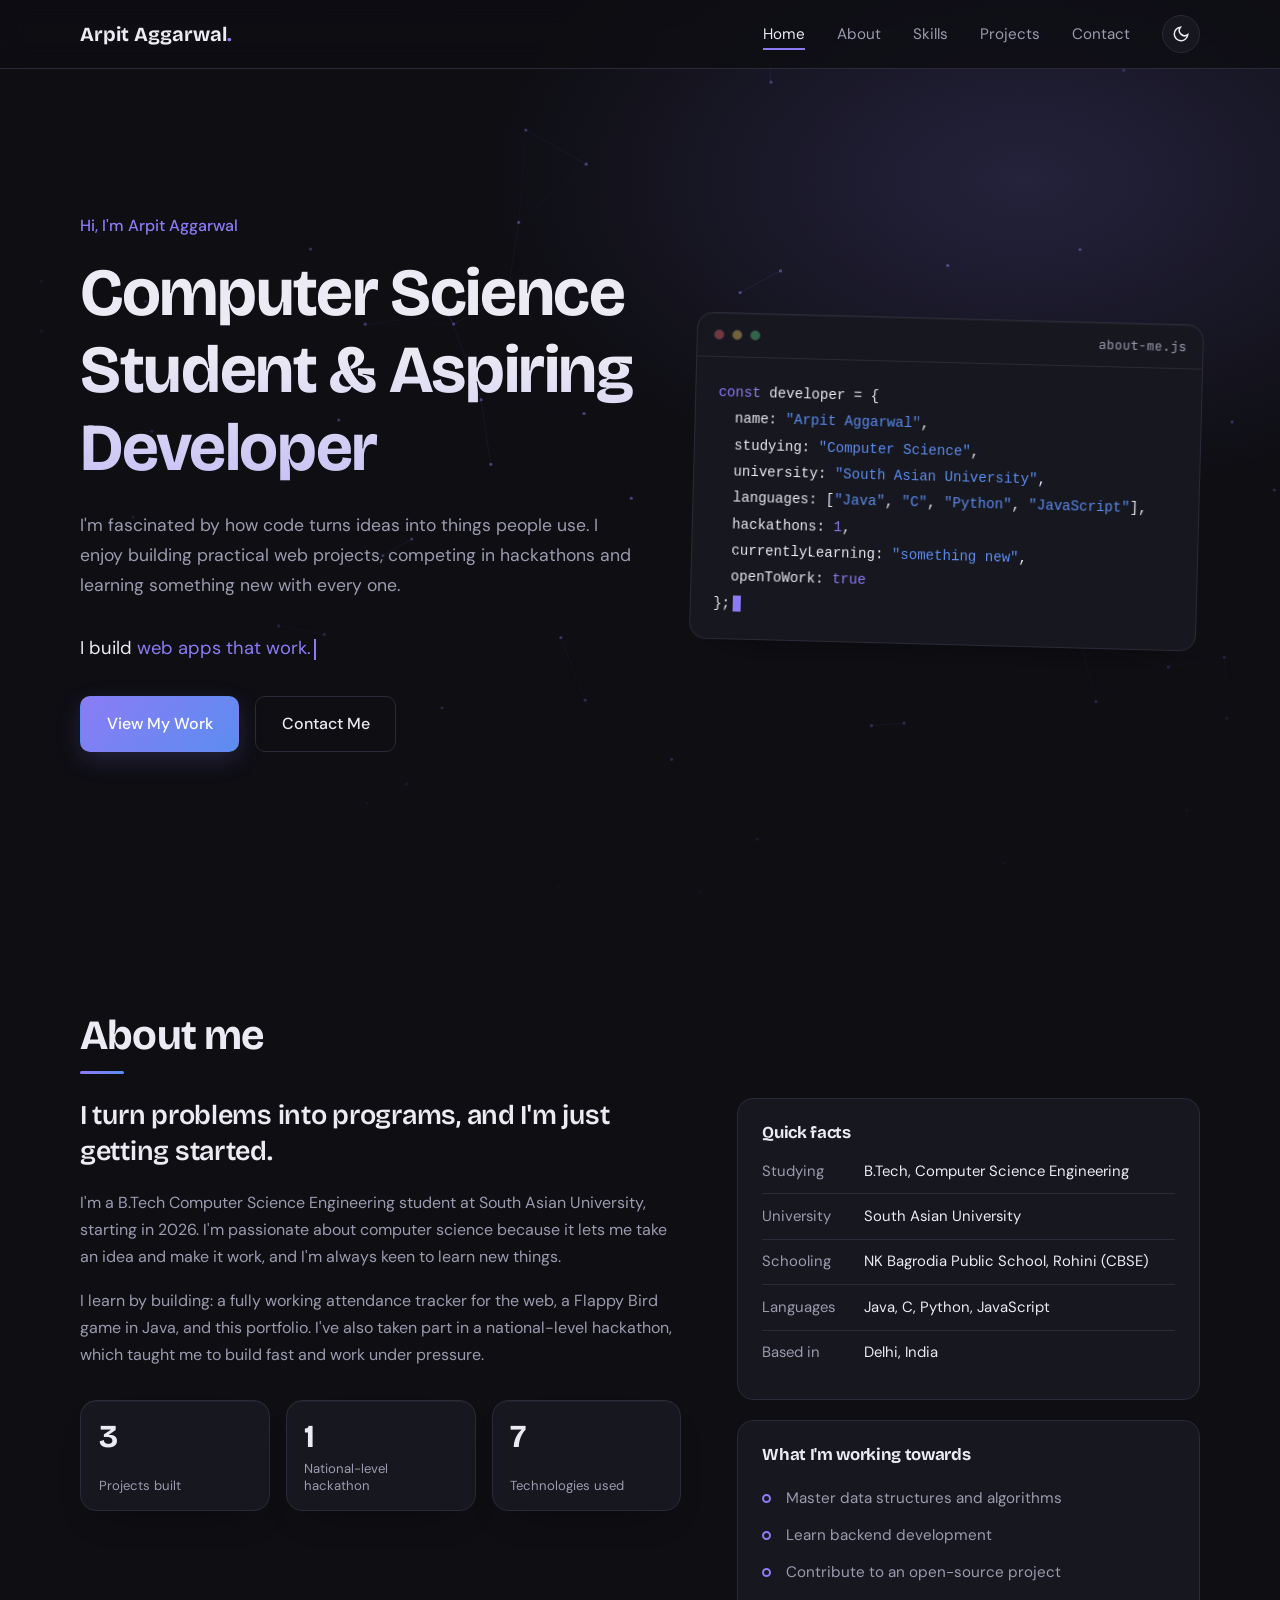
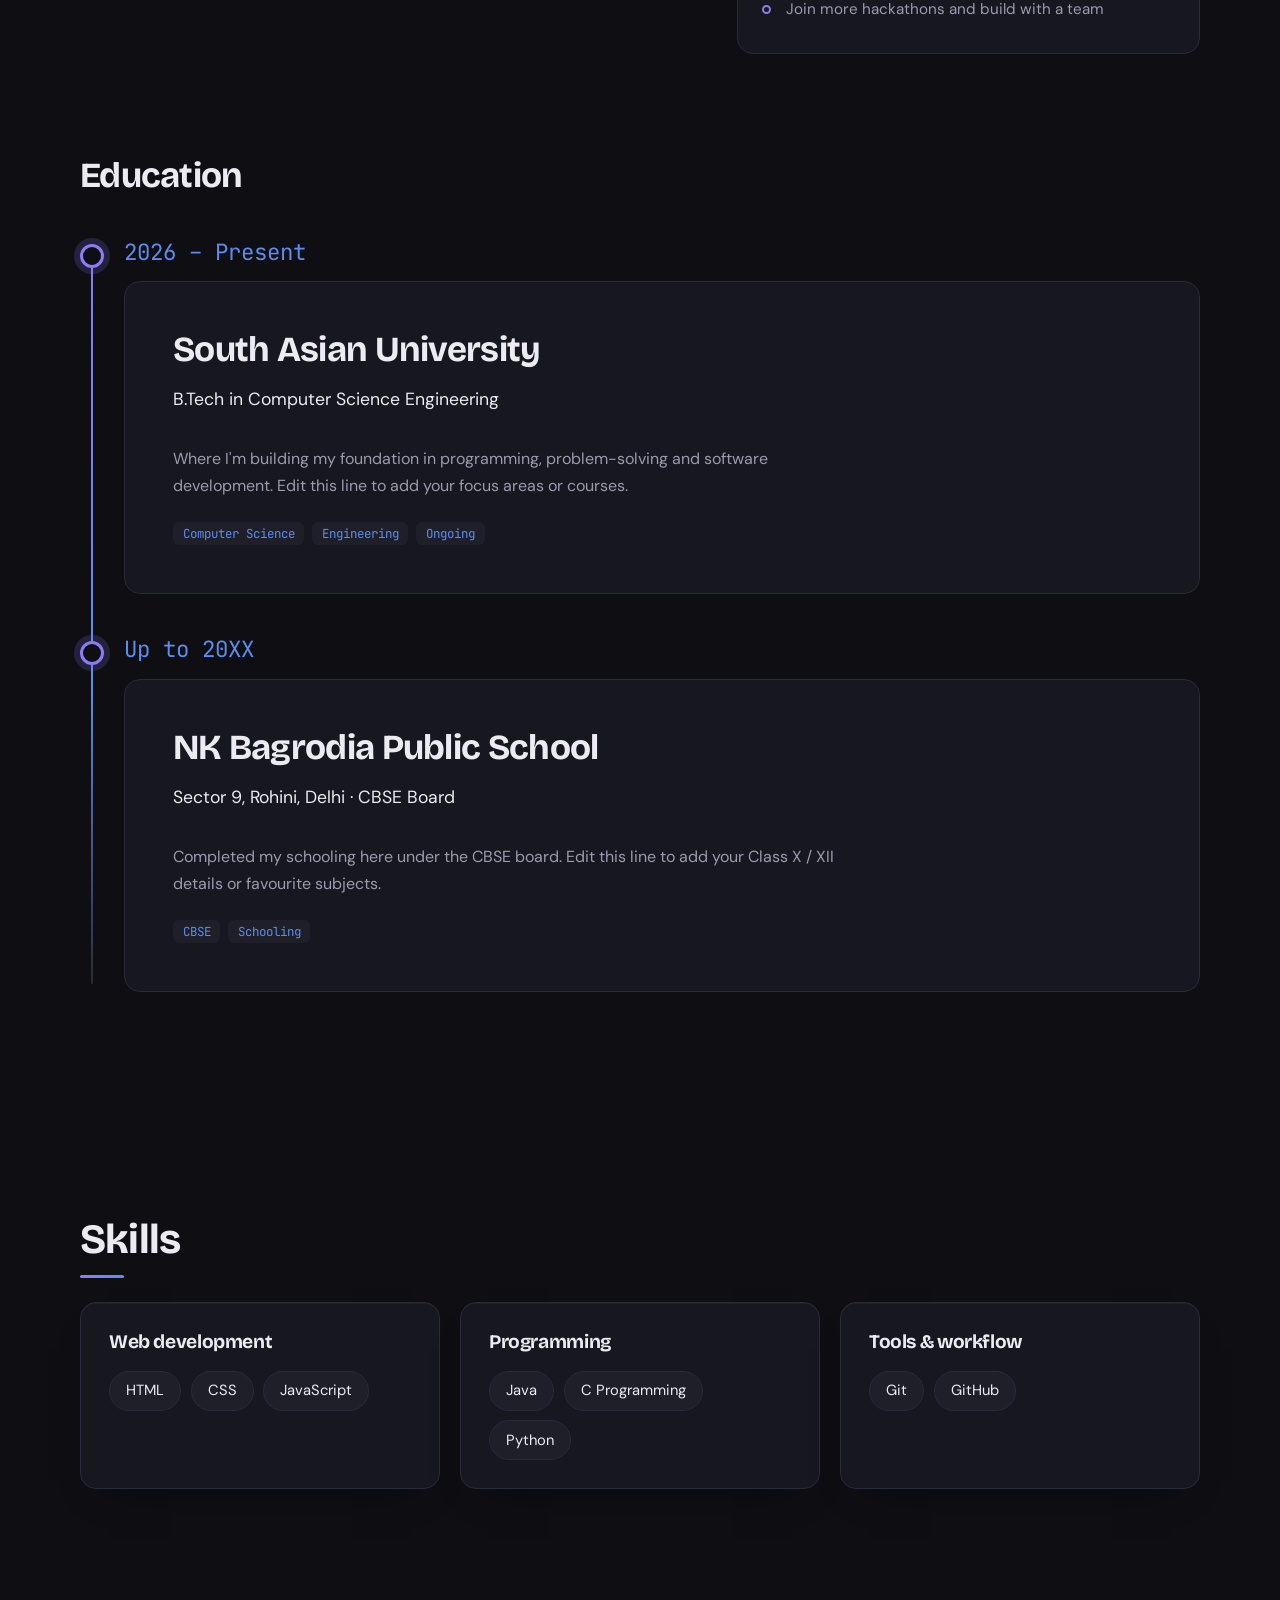
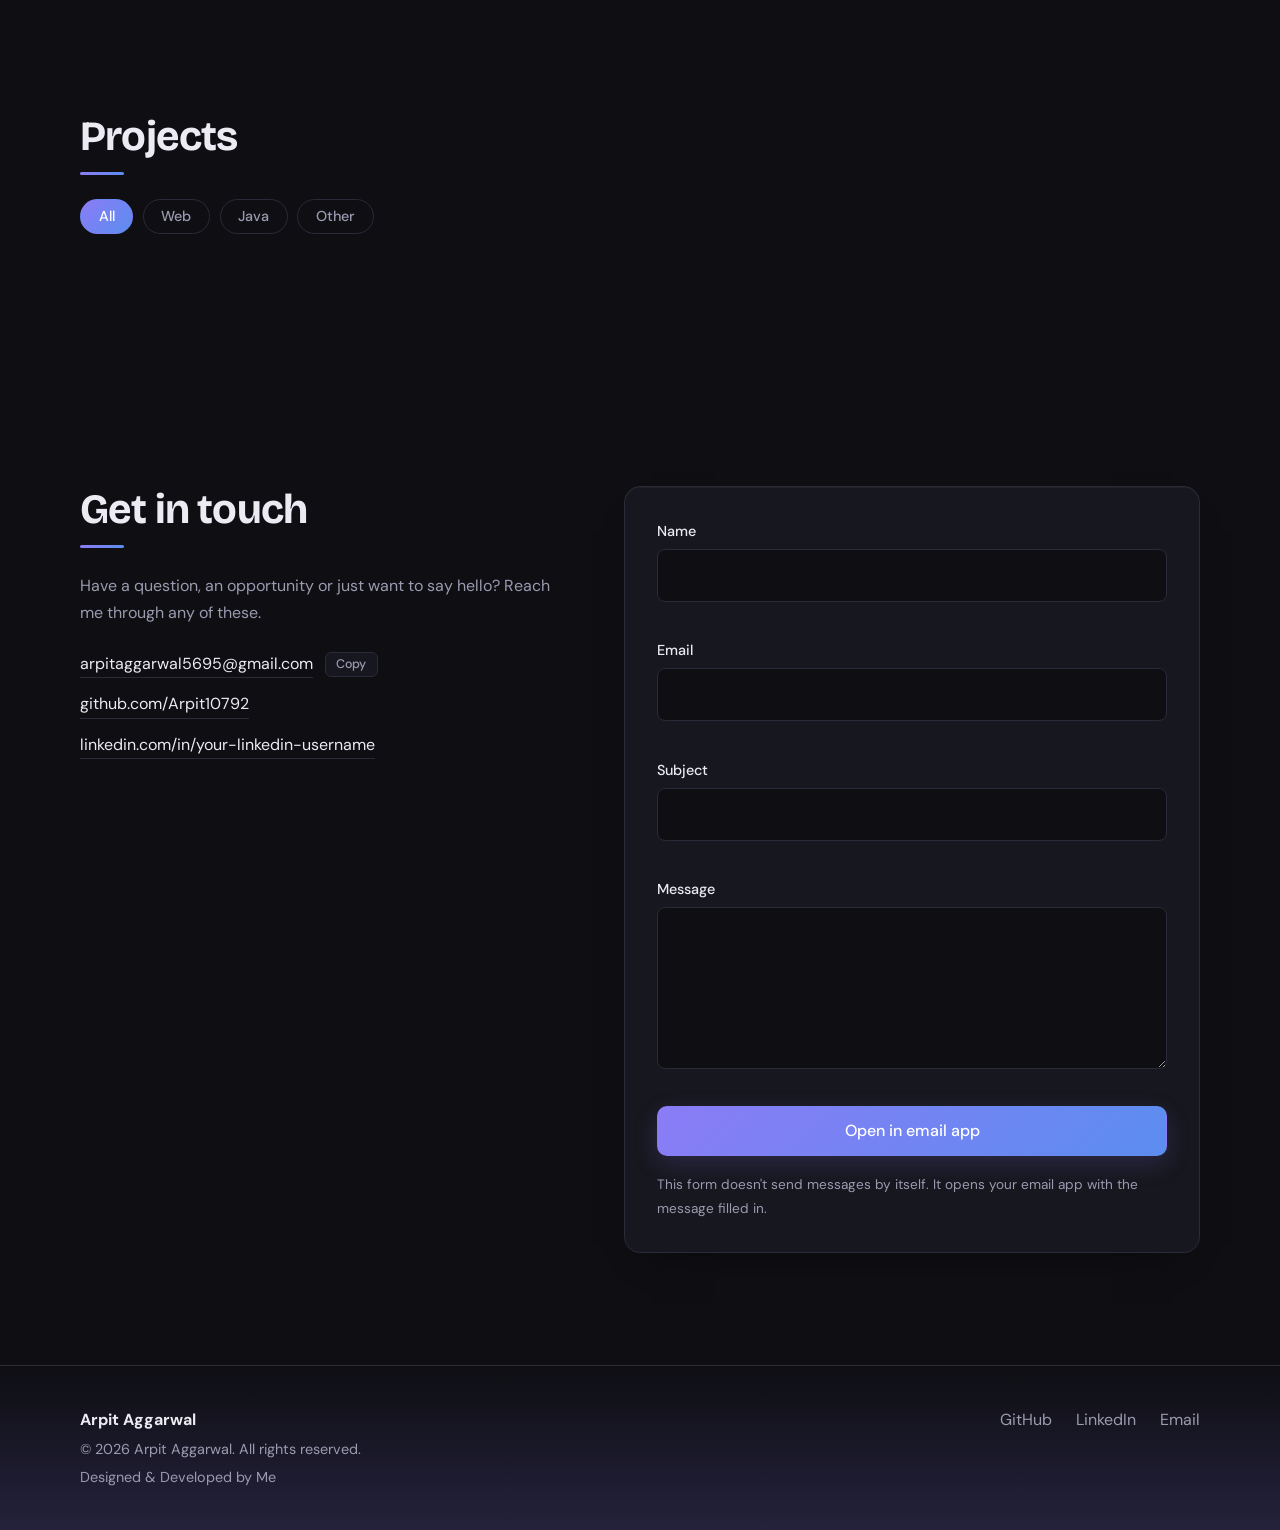
==== index.html @ c1af7635 "Add files via upload" ====
<!DOCTYPE html>
<html lang="en" data-theme="dark">
<head>
  <meta charset="UTF-8">
  <meta name="viewport" content="width=device-width, initial-scale=1">
  <title>Arpit Aggarwal | Computer Science Student & Developer</title>
  <meta name="description" content="Portfolio of Arpit Aggarwal, a B.Tech Computer Science student at South Asian University.">
  <link rel="preconnect" href="https://fonts.googleapis.com">
  <link rel="preconnect" href="https://fonts.gstatic.com" crossorigin>
  <link href="https://fonts.googleapis.com/css2?family=Bricolage+Grotesque:wght@500;700&family=DM+Sans:wght@400;500&family=JetBrains+Mono:wght@400&display=swap" rel="stylesheet">
  <link rel="stylesheet" href="style.css">
</head>
<body>
  <div class="progress" aria-hidden="true"></div>
  <a class="skip-link" href="#main">Skip to content</a>

  <!-- ===== NAVIGATION ===== -->
  <header class="site-header">
    <nav class="nav container" aria-label="Main">
      <a href="#home" class="logo">Arpit Aggarwal<span class="logo-dot">.</span></a>
      <button class="nav-toggle" aria-expanded="false" aria-controls="nav-menu" aria-label="Open menu">
        <span></span><span></span>
      </button>
      <ul class="nav-menu" id="nav-menu">
        <li><a href="#home" class="nav-link">Home</a></li>
        <li><a href="#about" class="nav-link">About</a></li>
        <li><a href="#skills" class="nav-link">Skills</a></li>
        <li><a href="#projects" class="nav-link">Projects</a></li>
        <li><a href="#contact" class="nav-link">Contact</a></li>
        <li>
          <button class="theme-toggle" aria-label="Switch to light mode">
            <svg viewBox="0 0 24 24" width="18" height="18" fill="none" stroke="currentColor" stroke-width="2" stroke-linecap="round"><path class="icon-moon" d="M21 12.8A9 9 0 1 1 11.2 3a7 7 0 0 0 9.8 9.8z"/><g class="icon-sun"><circle cx="12" cy="12" r="4"/><path d="M12 2v2M12 20v2M4.9 4.9l1.4 1.4M17.7 17.7l1.4 1.4M2 12h2M20 12h2M4.9 19.1l1.4-1.4M17.7 6.3l1.4-1.4"/></g></svg>
          </button>
        </li>
      </ul>
    </nav>
  </header>

  <main id="main">
    <!-- ===== HERO ===== -->
    <section class="hero" id="home">
      <canvas class="hero-canvas" aria-hidden="true"></canvas>
      <div class="container hero-grid">
        <div class="hero-text">
          <p class="hero-greeting">Hi, I'm Arpit Aggarwal</p>
          <h1>Computer Science Student & Aspiring Developer</h1>
          <p class="hero-lead">I'm fascinated by how code turns ideas into things people use. I enjoy building practical web projects, competing in hackathons and learning something new with every one.</p>
          <p class="hero-typed" aria-label="I build web apps, games in Java and tools that solve problems">I build <span id="typed"></span><i class="caret"></i></p>
          <div class="hero-actions">
            <a href="#projects" class="btn btn-primary">View My Work</a>
            <a href="#contact" class="btn btn-ghost">Contact Me</a>
          </div>
        </div>

        <!-- Developer-themed illustration: a code window. Edit the lines freely. -->
        <div class="code-window" aria-hidden="true">
          <div class="code-bar"><i></i><i></i><i></i><span>about-me.js</span></div>
          <pre class="code-body"><code><span class="c-k">const</span> developer = {
  name: <span class="c-s">"Arpit Aggarwal"</span>,
  studying: <span class="c-s">"Computer Science"</span>,
  university: <span class="c-s">"South Asian University"</span>,
  languages: [<span class="c-s">"Java"</span>, <span class="c-s">"C"</span>, <span class="c-s">"Python"</span>, <span class="c-s">"JavaScript"</span>],
  hackathons: <span class="c-k">1</span>,
  currentlyLearning: <span class="c-s">"something new"</span>,
  openToWork: <span class="c-k">true</span>
};<span class="cursor"></span></code></pre>
        </div>
      </div>
    </section>

    <!-- ===== ABOUT ===== -->
    <section class="section" id="about">
      <div class="container">
        <h2 class="reveal">About me</h2>
        <div class="about-grid reveal">
          <div class="about-story">
            <p class="about-lead">I turn problems into programs, and I'm just getting started.</p>
            <p>I'm a B.Tech Computer Science Engineering student at South Asian University, starting in 2026. I'm passionate about computer science because it lets me take an idea and make it work, and I'm always keen to learn new things.</p>
            <p>I learn by building: a fully working attendance tracker for the web, a Flappy Bird game in Java, and this portfolio. I've also taken part in a national-level hackathon, which taught me to build fast and work under pressure.</p>
            <dl class="stats">
              <div class="stat"><dt>Projects built</dt><dd data-count="3">0</dd></div>
              <div class="stat"><dt>National-level hackathon</dt><dd data-count="1">0</dd></div>
              <div class="stat"><dt>Technologies used</dt><dd data-count="7">0</dd></div>
            </dl>
          </div>
          <aside class="about-side">
            <div class="panel">
              <h3>Quick facts</h3>
              <ul class="facts">
                <li><span>Studying</span>B.Tech, Computer Science Engineering</li>
                <li><span>University</span>South Asian University</li>
                <li><span>Schooling</span>NK Bagrodia Public School, Rohini (CBSE)</li>
                <li><span>Languages</span>Java, C, Python, JavaScript</li>
                <li><span>Based in</span>Delhi, India</li>
              </ul>
            </div>
            <div class="panel">
              <h3>What I'm working towards</h3>
              <ul class="goals">
                <li>Master data structures and algorithms</li>
                <li>Learn backend development</li>
                <li>Contribute to an open-source project</li>
                <li>Join more hackathons and build with a team</li>
              </ul>
            </div>
          </aside>
        </div>

        <!-- ===== EDUCATION (inside About) ===== -->
        <div class="edu reveal" id="education">
          <h3 class="edu-title">Education</h3>
          <ol class="edu-timeline">
            <li class="edu-item">
              <span class="edu-year">2026 – Present</span>
              <div class="edu-card">
                <h4>South Asian University</h4>
                <p class="edu-degree">B.Tech in Computer Science Engineering</p>
                <p>Where I'm building my foundation in programming, problem-solving and software development. Edit this line to add your focus areas or courses.</p>
                <ul class="tags"><li>Computer Science</li><li>Engineering</li><li>Ongoing</li></ul>
              </div>
            </li>
            <li class="edu-item">
              <span class="edu-year">Up to 20XX</span>
              <div class="edu-card">
                <h4>NK Bagrodia Public School</h4>
                <p class="edu-degree">Sector 9, Rohini, Delhi · CBSE Board</p>
                <p>Completed my schooling here under the CBSE board. Edit this line to add your Class X / XII details or favourite subjects.</p>
                <ul class="tags"><li>CBSE</li><li>Schooling</li></ul>
              </div>
            </li>
          </ol>
        </div>
      </div>
    </section>

    <!-- ===== SKILLS ===== -->
    <section class="section" id="skills">
      <div class="container">
        <h2 class="reveal">Skills</h2>
        <div class="skills-grid" id="skills-grid"></div>
      </div>
    </section>

    <!-- ===== PROJECTS ===== -->
    <section class="section" id="projects">
      <div class="container">
        <h2 class="reveal">Projects</h2>
        <div class="filters" id="filters" role="group" aria-label="Filter projects"></div>
        <div class="projects-grid" id="projects-grid"></div>
      </div>
    </section>

    <!-- ===== CONTACT ===== -->
    <section class="section" id="contact">
      <div class="container contact-grid">
        <div class="reveal">
          <h2>Get in touch</h2>
          <p>Have a question, an opportunity or just want to say hello? Reach me through any of these.</p>
          <ul class="contact-list">
            <li><a href="mailto:arpitaggarwal5695@gmail.com">arpitaggarwal5695@gmail.com</a> <button type="button" class="copy-btn" id="copy-email">Copy</button></li>
            <li><a href="https://github.com/Arpit10792" target="_blank" rel="noopener">github.com/Arpit10792</a></li>
            <li><a href="https://linkedin.com/in/your-linkedin-username" target="_blank" rel="noopener">linkedin.com/in/your-linkedin-username</a></li>
          </ul>
        </div>

        <!-- No backend is connected: this form only validates, then opens your email app (mailto). -->
        <form class="form reveal" id="contact-form" novalidate>
          <div class="field">
            <label for="name">Name</label>
            <input type="text" id="name" name="name" autocomplete="name" required>
            <small class="error" aria-live="polite"></small>
          </div>
          <div class="field">
            <label for="email">Email</label>
            <input type="email" id="email" name="email" autocomplete="email" required>
            <small class="error" aria-live="polite"></small>
          </div>
          <div class="field">
            <label for="subject">Subject</label>
            <input type="text" id="subject" name="subject" required>
            <small class="error" aria-live="polite"></small>
          </div>
          <div class="field">
            <label for="message">Message</label>
            <textarea id="message" name="message" rows="5" required></textarea>
            <small class="error" aria-live="polite"></small>
          </div>
          <button type="submit" class="btn btn-primary">Open in email app</button>
          <p class="form-note" id="form-note" role="status">This form doesn't send messages by itself. It opens your email app with the message filled in.</p>
        </form>
      </div>
    </section>
  </main>

  <!-- ===== FOOTER ===== -->
  <footer class="footer">
    <div class="container footer-inner">
      <div>
        <strong>Arpit Aggarwal</strong>
        <p>&copy; <span id="year">2026</span> Arpit Aggarwal. All rights reserved.</p>
        <p>Designed &amp; Developed by Me</p>
      </div>
      <ul class="footer-links">
        <li><a href="https://github.com/Arpit10792" target="_blank" rel="noopener">GitHub</a></li>
        <li><a href="https://linkedin.com/in/your-linkedin-username" target="_blank" rel="noopener">LinkedIn</a></li>
        <li><a href="mailto:arpitaggarwal5695@gmail.com">Email</a></li>
      </ul>
    </div>
  </footer>

  <div class="toast" id="toast" role="status" aria-live="polite"></div>

  <button class="to-top" aria-label="Back to top">
    <svg viewBox="0 0 24 24" width="18" height="18" fill="none" stroke="currentColor" stroke-width="2.2" stroke-linecap="round" stroke-linejoin="round"><path d="M12 19V5M5 12l7-7 7 7"/></svg>
  </button>

  <script src="script.js"></script>
</body>
</html>
---- style.css ----
/* ===== THEME TOKENS ===== */
:root {
  --bg: #0e0e13;
  --surface: #17171f;
  --surface-2: #1f1f2a;
  --border: #2a2a38;
  --text: #ecebf3;
  --muted: #9b9bb0;
  --accent: #8b7cf6;       /* violet */
  --accent-2: #5b8def;     /* blue */
  --glow: rgba(139, 124, 246, 0.18);
  --font-display: "Bricolage Grotesque", system-ui, sans-serif;
  --font-body: "DM Sans", system-ui, sans-serif;
  --font-code: "JetBrains Mono", ui-monospace, monospace;
  color-scheme: dark;
}
:root[data-theme="light"] {
  --bg: #f6f6fa;
  --surface: #ffffff;
  --surface-2: #eeeef6;
  --border: #dcdce8;
  --text: #17171f;
  --muted: #5d5d72;
  --accent: #6a56e8;
  --accent-2: #3b6fd8;
  --glow: rgba(106, 86, 232, 0.12);
  color-scheme: light;
}

/* ===== BASE ===== */
*, *::before, *::after { box-sizing: border-box; margin: 0; }
html { scroll-behavior: smooth; scroll-padding-top: 80px; }
body {
  font-family: var(--font-body);
  background: var(--bg);
  color: var(--text);
  line-height: 1.7;
  transition: background 0.3s, color 0.3s;
}
a { color: inherit; text-decoration: none; }
ul, ol { list-style: none; padding: 0; margin: 0; }
h1, h2, h3 { font-family: var(--font-display); line-height: 1.15; letter-spacing: -0.02em; }
h2 { font-size: clamp(1.9rem, 4vw, 2.6rem); margin-bottom: 1.5rem; }
h3 { font-size: 1.2rem; }
p { color: var(--muted); max-width: 62ch; }
p + p { margin-top: 1rem; }
:focus-visible { outline: 2px solid var(--accent); outline-offset: 3px; border-radius: 4px; }

.container { width: min(1120px, 100% - 3rem); margin-inline: auto; }
.section { padding: clamp(4rem, 9vw, 7rem) 0; }
.skip-link { position: absolute; left: -999px; top: 0; background: var(--accent); color: #fff; padding: .5rem 1rem; z-index: 100; }
.skip-link:focus { left: 0; }

/* ===== NAVIGATION ===== */
.site-header {
  position: fixed; inset: 0 0 auto 0; z-index: 50;
  backdrop-filter: blur(14px);
  background: color-mix(in srgb, var(--bg) 78%, transparent);
  border-bottom: 1px solid var(--border);
}
.nav { display: flex; align-items: center; justify-content: space-between; height: 68px; }
.logo { font-family: var(--font-display); font-weight: 700; font-size: 1.25rem; }
.logo-dot { color: var(--accent); }
.nav-menu { display: flex; align-items: center; gap: 2rem; }
.nav-link { color: var(--muted); font-size: .95rem; position: relative; padding: .25rem 0; transition: color .2s; }
.nav-link::after {
  content: ""; position: absolute; left: 0; bottom: -2px; height: 2px; width: 100%;
  background: var(--accent); transform: scaleX(0); transform-origin: left; transition: transform .25s;
}
.nav-link:hover, .nav-link.active { color: var(--text); }
.nav-link.active::after, .nav-link:hover::after { transform: scaleX(1); }

.theme-toggle {
  background: var(--surface); border: 1px solid var(--border); color: var(--text);
  width: 38px; height: 38px; border-radius: 50%; cursor: pointer; display: grid; place-items: center;
  transition: border-color .2s, transform .2s;
}
.theme-toggle:hover { border-color: var(--accent); transform: rotate(15deg); }
.icon-sun { display: none; }
:root[data-theme="light"] .icon-sun { display: inline; }
:root[data-theme="light"] .icon-moon { display: none; }

.nav-toggle { display: none; background: none; border: 0; width: 40px; height: 40px; cursor: pointer; position: relative; }
.nav-toggle span { position: absolute; left: 9px; right: 9px; height: 2px; background: var(--text); transition: transform .25s, top .25s; }
.nav-toggle span:first-child { top: 15px; }
.nav-toggle span:last-child { top: 23px; }
.nav-toggle[aria-expanded="true"] span:first-child { top: 19px; transform: rotate(45deg); }
.nav-toggle[aria-expanded="true"] span:last-child { top: 19px; transform: rotate(-45deg); }

/* ===== BUTTONS ===== */
.btn {
  display: inline-block; padding: .85rem 1.6rem; border-radius: 10px; font-weight: 500;
  font-family: var(--font-body); font-size: 1rem; cursor: pointer; border: 1px solid transparent;
  transition: transform .2s, box-shadow .2s, border-color .2s, background .2s;
}
.btn:hover { transform: translateY(-2px); }
.btn-primary { background: linear-gradient(135deg, var(--accent), var(--accent-2)); color: #fff; box-shadow: 0 8px 24px var(--glow); }
.btn-primary:hover { box-shadow: 0 12px 30px var(--glow); }
.btn-ghost { border-color: var(--border); color: var(--text); background: transparent; }
.btn-ghost:hover { border-color: var(--accent); }

/* ===== HERO ===== */
.hero {
  min-height: 100vh; display: flex; align-items: center; padding: 8rem 0 4rem;
  background: radial-gradient(ellipse 60% 50% at 80% 20%, var(--glow), transparent 70%);
}
.hero-grid { display: grid; grid-template-columns: 1.1fr 1fr; gap: 3.5rem; align-items: center; }
.hero-greeting { color: var(--accent); font-weight: 500; margin-bottom: 1rem; }
.hero h1 { font-size: clamp(2.4rem, 5.6vw, 4.2rem); margin-bottom: 1.5rem; }
.hero-lead { font-size: 1.1rem; margin-bottom: 2rem; }
.hero-actions { display: flex; flex-wrap: wrap; gap: 1rem; }

/* The one memorable element: an editable code window */
.code-window {
  background: var(--surface); border: 1px solid var(--border); border-radius: 14px;
  box-shadow: 0 30px 60px -30px rgba(0,0,0,.6), 0 0 0 1px var(--glow);
  transform: rotate(1.5deg); transition: transform .4s;
}
.code-window:hover { transform: rotate(0); }
.code-bar { display: flex; align-items: center; gap: 7px; padding: .8rem 1rem; border-bottom: 1px solid var(--border); }
.code-bar i { width: 11px; height: 11px; border-radius: 50%; background: var(--surface-2); border: 1px solid var(--border); }
.code-bar span { margin-left: auto; font: .8rem var(--font-code); color: var(--muted); }
.code-body { margin: 0; padding: 1.4rem; overflow-x: auto; font: .88rem/1.8 var(--font-code); color: var(--text); }
.c-k { color: var(--accent); }
.c-s { color: var(--accent-2); }
.cursor { display: inline-block; width: 8px; height: 1.1em; background: var(--accent); vertical-align: text-bottom; margin-left: 3px; animation: blink 1.1s steps(2) infinite; }
@keyframes blink { 50% { opacity: 0; } }

/* Page-load entrance (hero only) */
.hero-text > *, .code-window { animation: rise .8s cubic-bezier(.2,.7,.2,1) both; }
.hero-text > :nth-child(2) { animation-delay: .1s; }
.hero-text > :nth-child(3) { animation-delay: .2s; }
.hero-text > :nth-child(4) { animation-delay: .3s; }
.code-window { animation-delay: .35s; }
@keyframes rise { from { opacity: 0; translate: 0 24px; } }

/* ===== ABOUT ===== */
.about-grid { display: grid; grid-template-columns: 1.4fr 1fr; gap: 4rem; align-items: center; }
.stats { display: grid; gap: 1rem; }
.stat { background: var(--surface); border: 1px solid var(--border); border-radius: 12px; padding: 1.2rem 1.5rem; display: flex; align-items: baseline; justify-content: space-between; }
.stat dt { color: var(--muted); }
.stat dd { margin: 0; font: 700 2rem var(--font-display); color: var(--text); }

/* ===== SKILLS ===== */
.skills-grid { display: grid; grid-template-columns: repeat(auto-fit, minmax(260px, 1fr)); gap: 1.25rem; }
.skill-group { background: var(--surface); border: 1px solid var(--border); border-radius: 14px; padding: 1.75rem; }
.skill-group h3 { margin-bottom: 1.1rem; }
.badges { display: flex; flex-wrap: wrap; gap: .6rem; }
.badges li { background: var(--surface-2); border: 1px solid var(--border); border-radius: 999px; padding: .4rem 1rem; font-size: .92rem; transition: border-color .2s, color .2s; }
.badges li:hover { border-color: var(--accent); color: var(--accent); }

/* ===== PROJECTS ===== */
.projects-grid { display: grid; grid-template-columns: repeat(auto-fit, minmax(300px, 1fr)); gap: 1.25rem; }
.project {
  background: var(--surface); border: 1px solid var(--border); border-radius: 14px; padding: 1.75rem;
  display: flex; flex-direction: column; gap: 1rem; position: relative; overflow: hidden;
  transition: transform .25s, border-color .25s;
}
.project::before { /* spotlight that follows the cursor (set in script.js) */
  content: ""; position: absolute; inset: 0; opacity: 0; transition: opacity .3s; pointer-events: none;
  background: radial-gradient(240px circle at var(--mx, 50%) var(--my, 50%), var(--glow), transparent 70%);
}
.project:hover, .project:focus-visible { transform: translateY(-4px); border-color: var(--accent); }
.project:hover::before, .project:focus-visible::before { opacity: 1; }
.tags { display: flex; flex-wrap: wrap; gap: .5rem; margin-top: auto; }
.tags li { font: .78rem var(--font-code); color: var(--accent-2); background: var(--surface-2); padding: .2rem .6rem; border-radius: 6px; }
.project-links { display: flex; gap: 1.25rem; padding-top: 1rem; border-top: 1px solid var(--border); font-weight: 500; font-size: .95rem; }
.project-links a { color: var(--text); position: relative; z-index: 1; transition: color .2s; }
.project-links a:hover { color: var(--accent); }

/* ===== EDUCATION TIMELINE ===== */
.timeline { border-left: 2px solid var(--border); margin-left: .5rem; }
.timeline-item { position: relative; padding: 0 0 2.5rem 2rem; }
.timeline-item:last-child { padding-bottom: 0; }
.timeline-item::before { content: ""; position: absolute; left: -7px; top: .45rem; width: 12px; height: 12px; border-radius: 50%; background: var(--accent); box-shadow: 0 0 0 4px var(--glow); }
.timeline-year { font: .85rem var(--font-code); color: var(--accent-2); }
.timeline-item h3 { margin: .25rem 0; }

/* ===== CONTACT ===== */
.contact-grid { display: grid; grid-template-columns: 1fr 1.2fr; gap: 4rem; align-items: start; }
.contact-list { margin-top: 1.5rem; display: grid; gap: .75rem; }
.contact-list a { border-bottom: 1px solid var(--border); transition: color .2s, border-color .2s; }
.contact-list a:hover { color: var(--accent); border-color: var(--accent); }
.form { background: var(--surface); border: 1px solid var(--border); border-radius: 14px; padding: 2rem; display: grid; gap: 1.1rem; }
.field { display: grid; gap: .35rem; }
.field label { font-size: .9rem; font-weight: 500; }
.field input, .field textarea {
  font: inherit; color: var(--text); background: var(--bg); border: 1px solid var(--border);
  border-radius: 8px; padding: .75rem 1rem; resize: vertical; transition: border-color .2s, box-shadow .2s;
}
.field input:focus, .field textarea:focus { outline: none; border-color: var(--accent); box-shadow: 0 0 0 3px var(--glow); }
.field.invalid input, .field.invalid textarea { border-color: #e5586d; }
.error { color: #e5586d; font-size: .82rem; min-height: 1em; }
.form-note { font-size: .85rem; }

/* ===== FOOTER ===== */
.footer { border-top: 1px solid var(--border); padding: 2.5rem 0; }
.footer-inner { display: flex; flex-wrap: wrap; justify-content: space-between; gap: 1.5rem; }
.footer p { font-size: .9rem; margin-top: .25rem; }
.footer-links { display: flex; gap: 1.5rem; align-items: flex-start; }
.footer-links a { color: var(--muted); transition: color .2s; }
.footer-links a:hover { color: var(--accent); }

/* ===== BACK TO TOP ===== */
.to-top {
  position: fixed; right: 1.5rem; bottom: 1.5rem; width: 44px; height: 44px; border-radius: 50%;
  background: var(--accent); color: #fff; border: 0; cursor: pointer; display: grid; place-items: center;
  opacity: 0; visibility: hidden; transform: translateY(10px); transition: opacity .25s, transform .25s, visibility .25s;
}
.to-top.show { opacity: 1; visibility: visible; transform: none; }

/* ===== SCROLL REVEAL ===== */
.js .reveal { opacity: 0; translate: 0 20px; transition: opacity .6s, translate .6s; }
.js .reveal.visible { opacity: 1; translate: 0 0; }

/* ===== RESPONSIVE ===== */
@media (max-width: 860px) {
  .hero-grid, .about-grid, .contact-grid { grid-template-columns: 1fr; gap: 2.5rem; }
  .nav-toggle { display: block; }
  .nav-menu {
    position: absolute; top: 68px; left: 0; right: 0; flex-direction: column; align-items: flex-start; gap: 1.2rem;
    padding: 1.5rem; background: var(--bg); border-bottom: 1px solid var(--border);
    display: none;
  }
  .nav-menu.open { display: flex; }
}

/* ===== ACCESSIBILITY: reduced motion ===== */
@media (prefers-reduced-motion: reduce) {
  html { scroll-behavior: auto; }
  *, *::before, *::after { animation: none !important; transition: none !important; }
  .js .reveal { opacity: 1; translate: 0 0; }
}

/* ==========================================================================
   POLISH LAYER (v2): refinements, new components and extra depth
   ========================================================================== */
::selection { background: var(--accent); color: #fff; }
body { -webkit-font-smoothing: antialiased; text-rendering: optimizeLegibility; }
:root { --radius: 16px; --ease: cubic-bezier(.2, .7, .2, 1); }

/* Scroll progress */
.progress { position: fixed; inset: 0 0 auto 0; height: 3px; z-index: 60; transform: scaleX(0); transform-origin: left; background: linear-gradient(90deg, var(--accent), var(--accent-2)); }

/* Header gains depth after scrolling */
.site-header { transition: box-shadow .3s, background .3s; }
.site-header.scrolled { box-shadow: 0 10px 30px -18px rgba(0,0,0,.55); }

/* Hero canvas + typing line */
.hero { position: relative; overflow: hidden; }
.hero-canvas { position: absolute; inset: 0; width: 100%; height: 100%; opacity: .7; mask-image: radial-gradient(ellipse at 60% 40%, #000 25%, transparent 75%); -webkit-mask-image: radial-gradient(ellipse at 60% 40%, #000 25%, transparent 75%); }
.hero-grid { position: relative; }
.hero h1 { background: linear-gradient(180deg, var(--text) 40%, color-mix(in srgb, var(--text) 62%, var(--accent))); -webkit-background-clip: text; background-clip: text; -webkit-text-fill-color: transparent; }
.hero-typed { color: var(--text); font-size: 1.15rem; margin-bottom: 2rem; min-height: 1.7em; }
#typed { color: var(--accent); }
.caret { display: inline-block; width: 2px; height: 1.1em; background: var(--accent); margin-left: 3px; vertical-align: text-bottom; animation: blink 1s steps(2) infinite; }
.code-window { will-change: transform; transition: transform .25s var(--ease); }
.code-bar i:nth-child(1) { background: #ff6b6b66; } .code-bar i:nth-child(2) { background: #ffd16666; } .code-bar i:nth-child(3) { background: #5ad68a66; }

/* Buttons: sheen on hover */
.btn-primary { position: relative; overflow: hidden; }
.btn-primary::after { content: ""; position: absolute; inset: 0; background: linear-gradient(105deg, transparent 35%, rgba(255,255,255,.28) 50%, transparent 65%); transform: translateX(-120%); transition: transform .6s var(--ease); }
.btn-primary:hover::after { transform: translateX(120%); }

/* Section headings get a short accent rule */
h2 { position: relative; padding-bottom: .9rem; }
h2::after { content: ""; position: absolute; left: 0; bottom: 0; width: 44px; height: 3px; border-radius: 3px; background: linear-gradient(90deg, var(--accent), var(--accent-2)); }

/* Surfaces: shared card treatment */
.stat, .skill-group, .project, .form, .code-window { border-radius: var(--radius); box-shadow: 0 1px 0 rgba(255,255,255,.04) inset, 0 18px 40px -28px rgba(0,0,0,.6); }
:root[data-theme="light"] .stat, :root[data-theme="light"] .skill-group, :root[data-theme="light"] .project, :root[data-theme="light"] .form { box-shadow: 0 1px 2px rgba(30,30,60,.06), 0 18px 40px -28px rgba(60,50,140,.25); }
.stat { transition: transform .25s var(--ease), border-color .25s; }
.stat:hover { transform: translateX(6px); border-color: var(--accent); }
.skill-group { transition: border-color .25s, transform .25s var(--ease); }
.skill-group:hover { border-color: var(--accent); transform: translateY(-3px); }

/* Project filter */
.filters { display: flex; flex-wrap: wrap; gap: .6rem; margin-bottom: 1.75rem; }
.filter { font: 500 .9rem var(--font-body); color: var(--muted); background: transparent; border: 1px solid var(--border); border-radius: 999px; padding: .45rem 1.1rem; cursor: pointer; transition: color .2s, border-color .2s, background .2s; }
.filter:hover { color: var(--text); border-color: var(--accent); }
.filter.active { color: #fff; border-color: transparent; background: linear-gradient(135deg, var(--accent), var(--accent-2)); }

/* Project cards: tilt, entrance, chips and icon links */
.project { transform: perspective(900px) rotateX(var(--rx, 0deg)) rotateY(var(--ry, 0deg)); transition: transform .2s var(--ease), border-color .25s; animation: card-in .5s var(--ease) both; animation-delay: calc(var(--i, 0) * 70ms); }
.project:hover, .project:focus-visible { transform: perspective(900px) rotateX(var(--rx, 0deg)) rotateY(var(--ry, 0deg)) translateY(-4px); }
@keyframes card-in { from { opacity: 0; translate: 0 16px; } }
.project-top { display: flex; justify-content: space-between; }
.chip { font-size: .78rem; font-weight: 500; color: var(--accent); background: var(--glow); border-radius: 999px; padding: .2rem .75rem; }
.project h3 { font-size: 1.3rem; }
.project p { flex: 1; }
.project-links a { display: inline-flex; align-items: center; gap: .4rem; }
.project-links svg { transition: transform .2s var(--ease); }
.project-links a:hover svg { transform: translate(2px, -2px); }
.no-demo { color: var(--muted); font-size: .85rem; }

/* Contact extras */
.contact-list li { display: flex; align-items: center; gap: .75rem; flex-wrap: wrap; }
.copy-btn { font: 500 .78rem var(--font-body); color: var(--muted); background: var(--surface); border: 1px solid var(--border); border-radius: 6px; padding: .2rem .65rem; cursor: pointer; transition: color .2s, border-color .2s; }
.copy-btn:hover { color: var(--accent); border-color: var(--accent); }
.field input:hover, .field textarea:hover { border-color: color-mix(in srgb, var(--accent) 50%, var(--border)); }

/* Toast */
.toast { position: fixed; left: 50%; bottom: 1.5rem; z-index: 70; background: var(--surface-2); color: var(--text); border: 1px solid var(--border); border-radius: 999px; padding: .65rem 1.3rem; font-size: .92rem; box-shadow: 0 14px 34px -12px rgba(0,0,0,.6); opacity: 0; translate: -50% 16px; pointer-events: none; transition: opacity .25s, translate .25s var(--ease); }
.toast.show { opacity: 1; translate: -50% 0; }

/* Footer */
.footer { background: linear-gradient(180deg, transparent, var(--glow)); }
.to-top { box-shadow: 0 10px 24px -8px var(--glow); }
.to-top:hover { transform: translateY(-3px); }

@media (max-width: 860px) { .hero { padding-top: 7rem; } .code-window { transform: none; } }

/* ===== ABOUT (v3) ===== */
.about-grid { display: grid; grid-template-columns: 1.3fr 1fr; gap: 3.5rem; align-items: start; }
.about-lead { font: 600 clamp(1.3rem, 2.6vw, 1.7rem)/1.3 var(--font-display); color: var(--text); margin-bottom: 1.25rem; letter-spacing: -.01em; }
.about-story .stats { grid-template-columns: repeat(3, 1fr); margin-top: 2rem; }
.about-story .stat { flex-direction: column; align-items: flex-start; gap: .25rem; padding: 1rem 1.1rem; }
.about-story .stat dt { font-size: .82rem; line-height: 1.3; order: 2; }
.about-story .stat:hover { transform: translateY(-3px); }
.about-side { display: grid; gap: 1.25rem; }
.panel { background: var(--surface); border: 1px solid var(--border); border-radius: var(--radius); padding: 1.5rem; }
.panel h3 { margin-bottom: 1rem; font-size: 1.05rem; }
.facts li { display: grid; grid-template-columns: 90px 1fr; gap: .75rem; padding: .6rem 0; border-top: 1px solid var(--border); font-size: .93rem; }
.facts li:first-child { border-top: 0; padding-top: 0; }
.facts span { color: var(--muted); }
.goals li { position: relative; padding: .35rem 0 .35rem 1.5rem; font-size: .95rem; color: var(--muted); }
.goals li::before { content: ""; position: absolute; left: 0; top: .85rem; width: 9px; height: 9px; border-radius: 50%; border: 2px solid var(--accent); }
@media (max-width: 860px) { .about-grid { grid-template-columns: 1fr; gap: 2.5rem; } .about-story .stats { grid-template-columns: 1fr; } .about-story .stat { flex-direction: row; align-items: baseline; } .about-story .stat dt { order: 0; } }

/* ===== EDUCATION inside About (v4): large, long timeline ===== */
.edu { margin-top: clamp(4rem, 8vw, 6.5rem); }
.edu-title { font-size: clamp(1.6rem, 3.4vw, 2.2rem); margin-bottom: 2.5rem; }
.edu-timeline { position: relative; display: grid; gap: 2.5rem; padding-left: 2.75rem; }
.edu-timeline::before { content: ""; position: absolute; left: 11px; top: 8px; bottom: 8px; width: 2px; background: linear-gradient(var(--accent), var(--accent-2) 60%, var(--border)); border-radius: 2px; }
.edu-item { position: relative; display: grid; gap: .9rem; }
.edu-item::before { content: ""; position: absolute; left: -2.75rem; top: .45rem; width: 24px; height: 24px; border-radius: 50%; background: var(--bg); border: 3px solid var(--accent); box-shadow: 0 0 0 6px var(--glow); }
.edu-year { font: clamp(1.1rem, 2.4vw, 1.4rem) var(--font-code); color: var(--accent-2); }
.edu-card { background: var(--surface); border: 1px solid var(--border); border-radius: var(--radius); padding: clamp(1.75rem, 4vw, 3rem); min-height: 220px; display: flex; flex-direction: column; gap: .9rem; transition: border-color .25s, transform .25s var(--ease); }
.edu-card:hover { border-color: var(--accent); transform: translateX(6px); }
.edu-card h4 { font: 700 clamp(1.5rem, 3.4vw, 2.2rem)/1.15 var(--font-display); letter-spacing: -.02em; }
.edu-degree { color: var(--text); font-size: 1.1rem; }
.edu-card p:not(.edu-degree) { font-size: 1rem; }
.edu-card .tags { margin-top: auto; padding-top: .5rem; }
@media (max-width: 560px) { .edu-timeline { padding-left: 2.25rem; } .edu-item::before { left: -2.25rem; } .edu-card { min-height: 0; } }
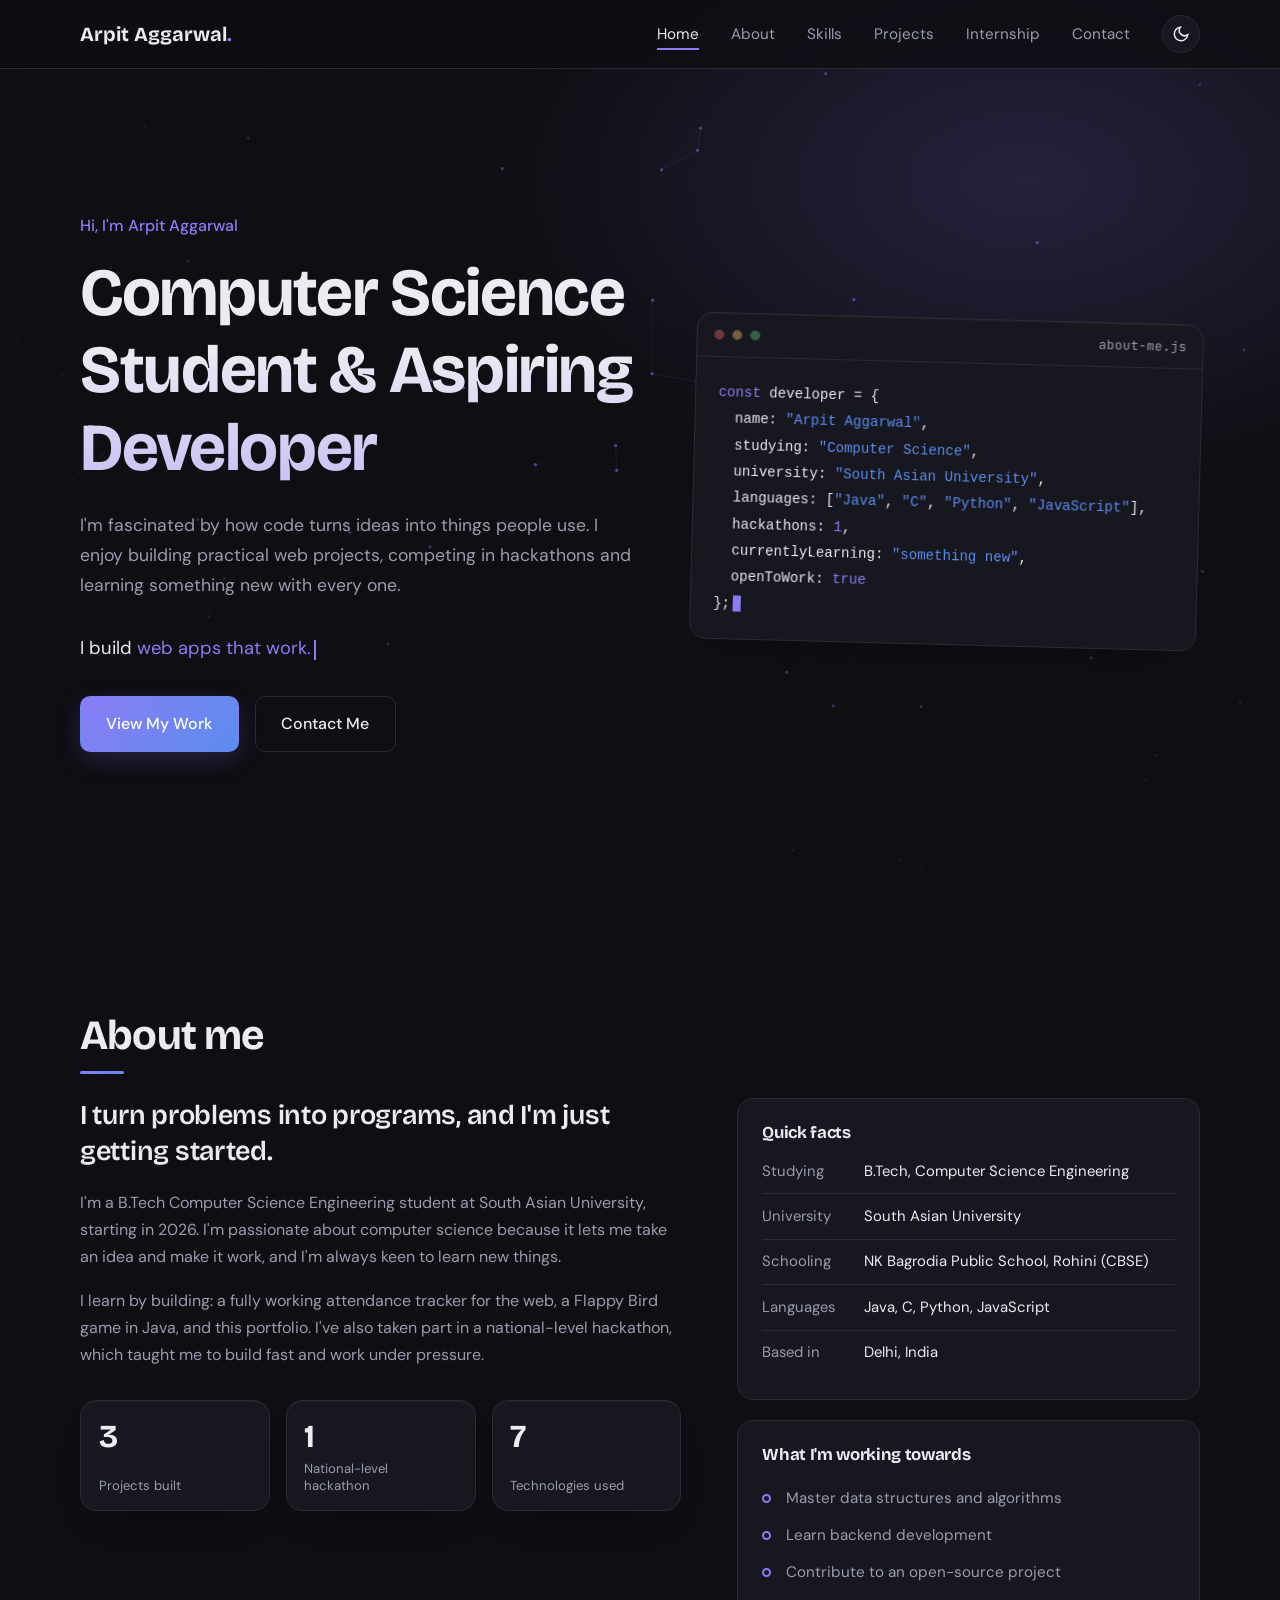
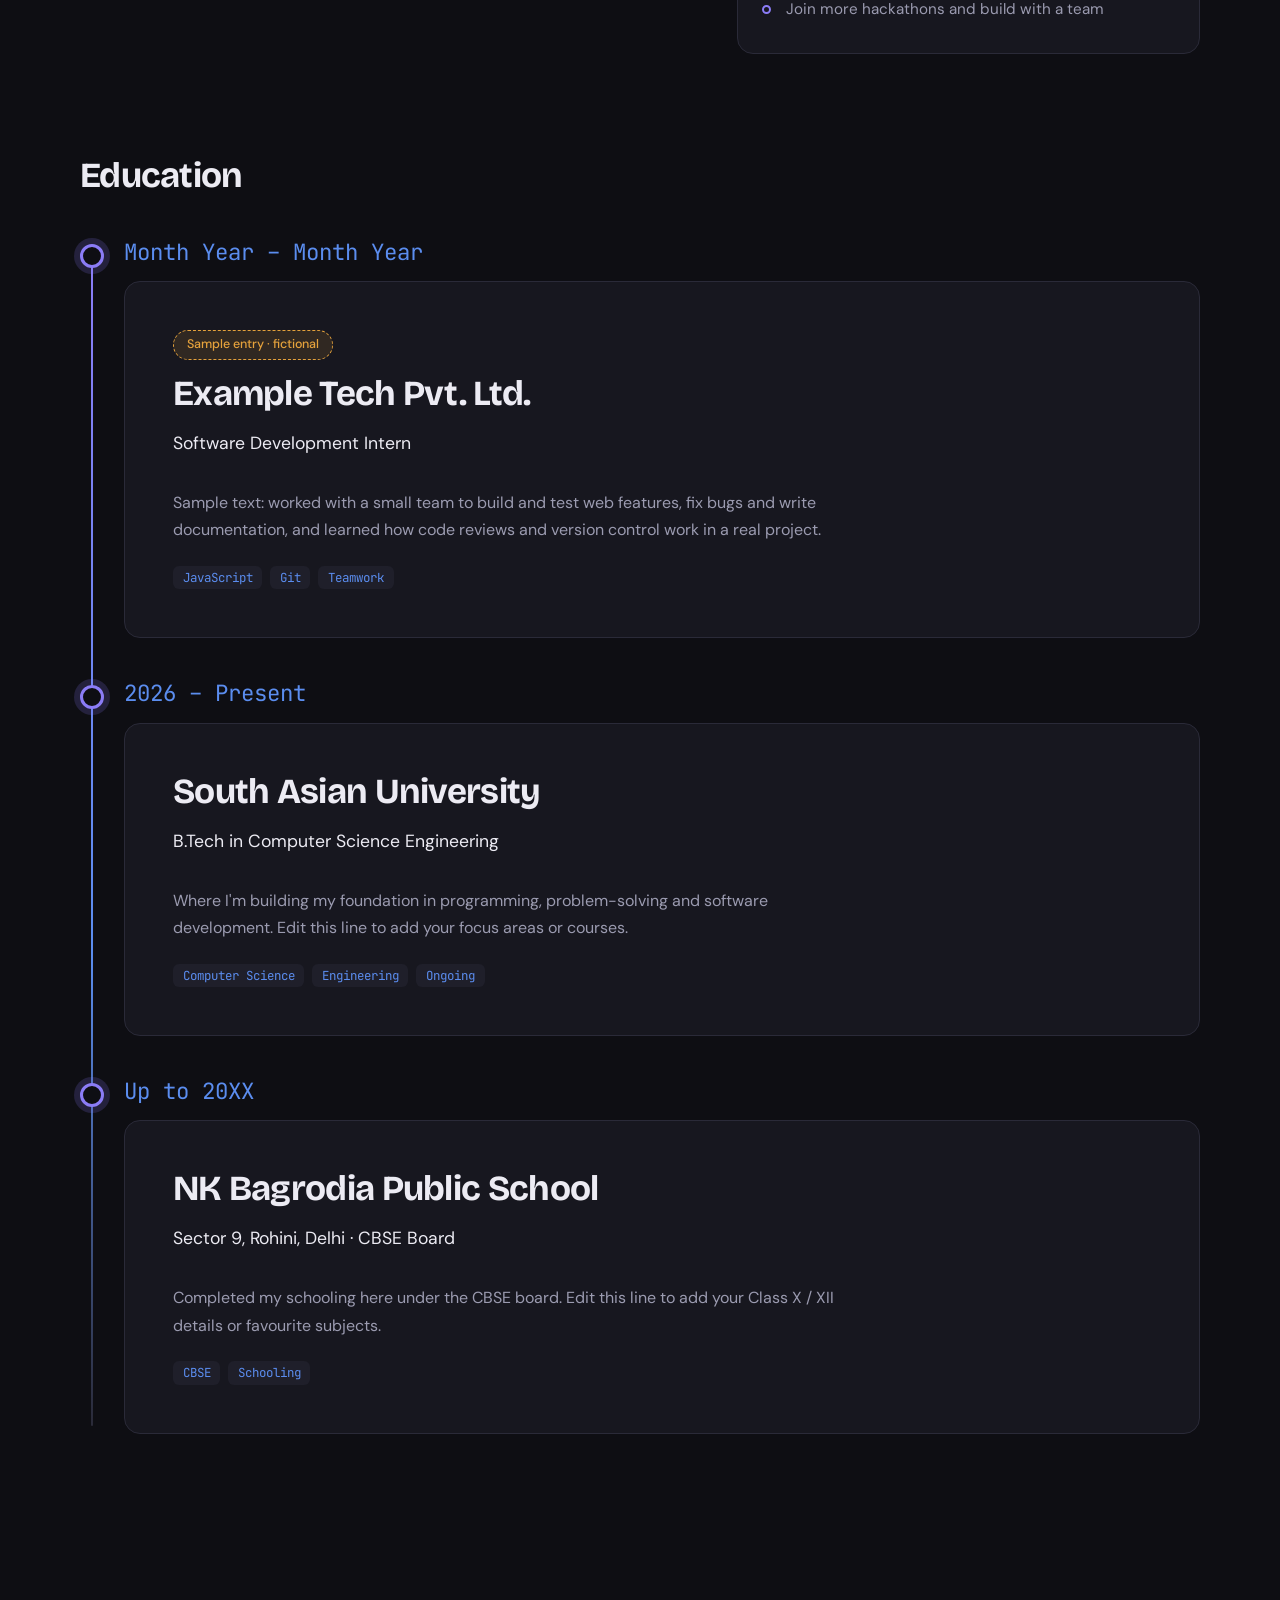
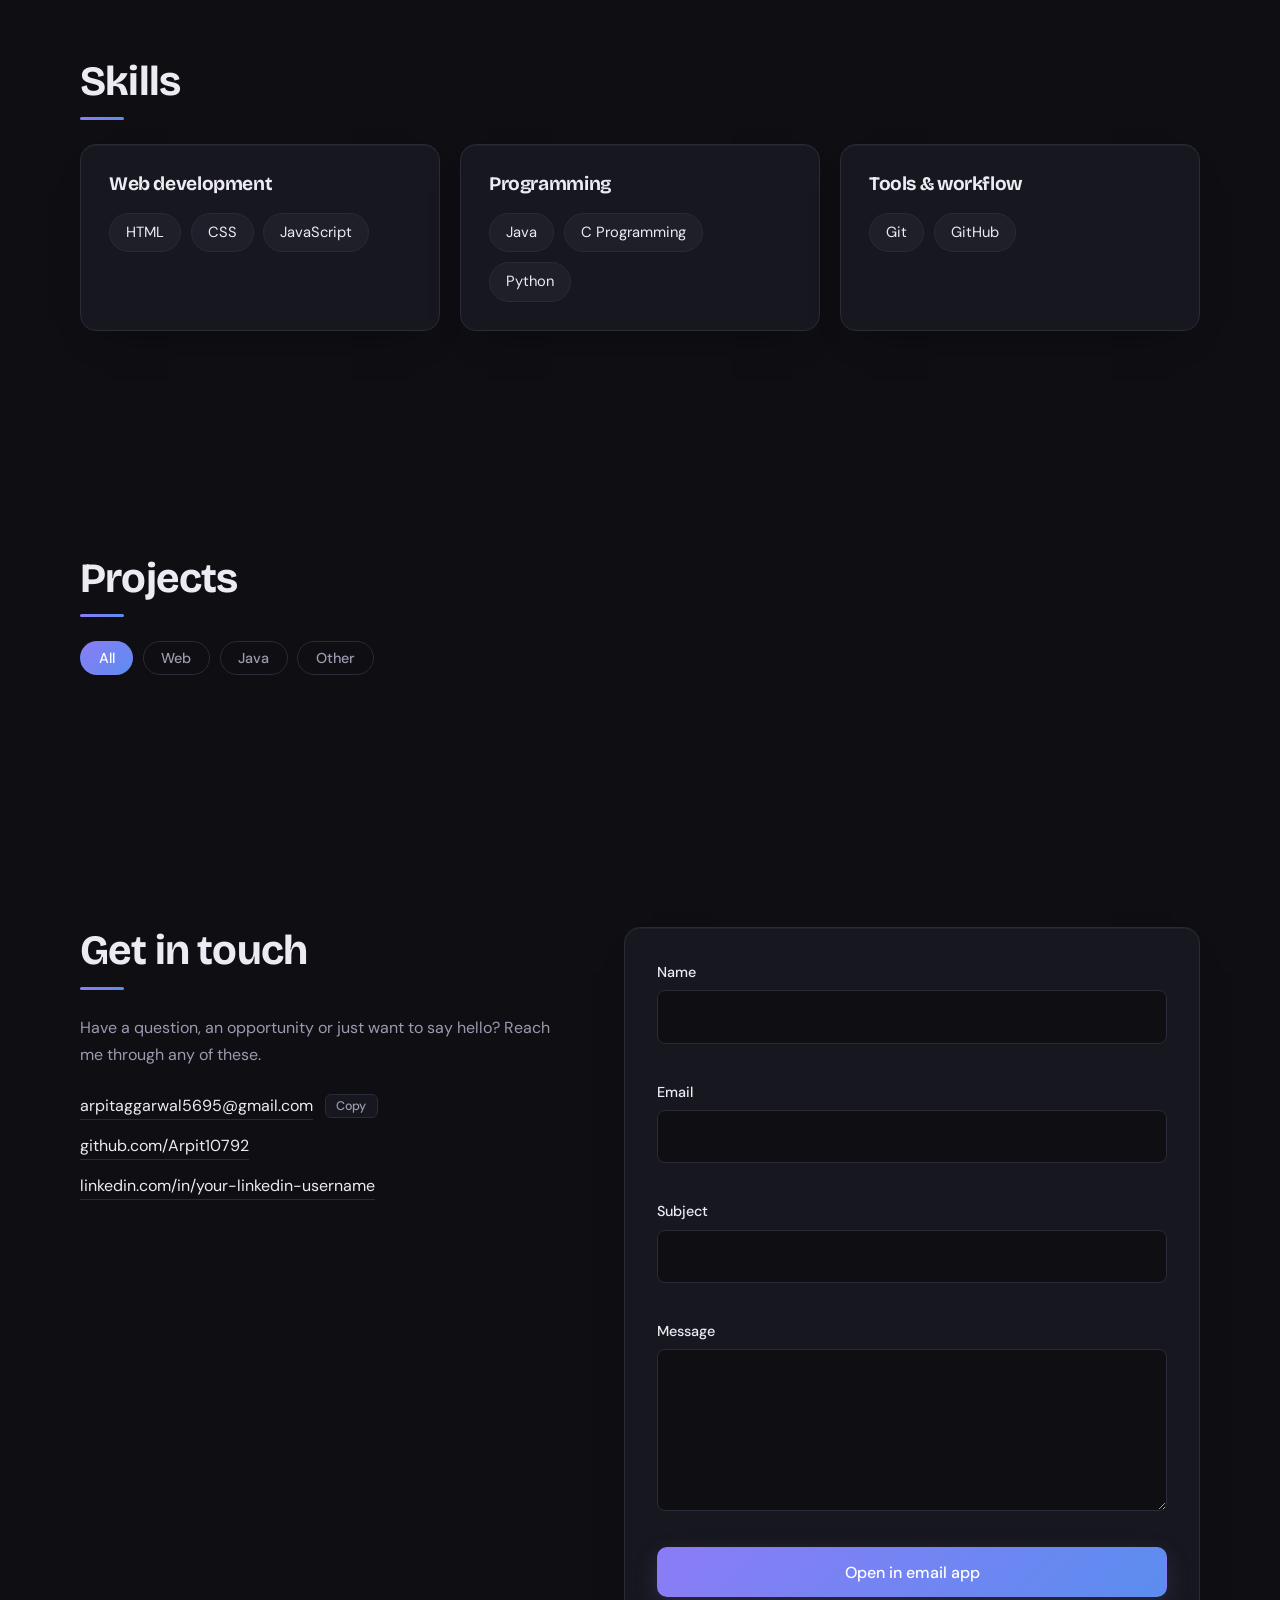
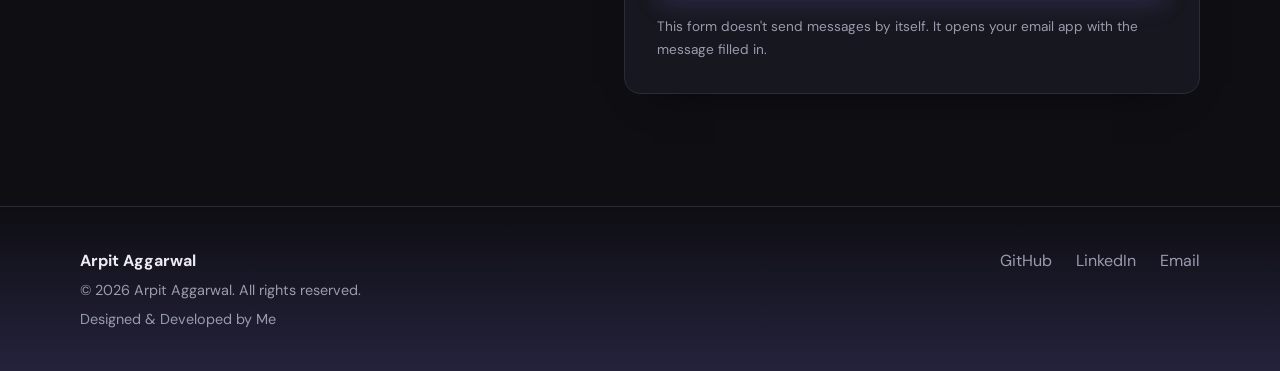
==== commit 358cddd2: "Add files via upload" ====
--- a/index.html
+++ b/index.html
@@ -26,6 +26,7 @@
         <li><a href="#about" class="nav-link">About</a></li>
         <li><a href="#skills" class="nav-link">Skills</a></li>
         <li><a href="#projects" class="nav-link">Projects</a></li>
+        <li><a href="internship.html" class="nav-link">Internship</a></li>
         <li><a href="#contact" class="nav-link">Contact</a></li>
         <li>
           <button class="theme-toggle" aria-label="Switch to light mode">
@@ -110,6 +111,17 @@
         <div class="edu reveal" id="education">
           <h3 class="edu-title">Education</h3>
           <ol class="edu-timeline">
+            <!-- SAMPLE ENTRY: fictional placeholder. Replace with a real internship or delete this whole <li> before publishing. -->
+            <li class="edu-item">
+              <span class="edu-year">Month Year – Month Year</span>
+              <div class="edu-card">
+                <span class="sample-badge">Sample entry · fictional</span>
+                <h4>Example Tech Pvt. Ltd.</h4>
+                <p class="edu-degree">Software Development Intern</p>
+                <p>Sample text: worked with a small team to build and test web features, fix bugs and write documentation, and learned how code reviews and version control work in a real project.</p>
+                <ul class="tags"><li>JavaScript</li><li>Git</li><li>Teamwork</li></ul>
+              </div>
+            </li>
             <li class="edu-item">
               <span class="edu-year">2026 – Present</span>
               <div class="edu-card">
--- a/style.css
+++ b/style.css
@@ -342,3 +342,24 @@
 .edu-card p:not(.edu-degree) { font-size: 1rem; }
 .edu-card .tags { margin-top: auto; padding-top: .5rem; }
 @media (max-width: 560px) { .edu-timeline { padding-left: 2.25rem; } .edu-item::before { left: -2.25rem; } .edu-card { min-height: 0; } }
+
+/* Marks fictional sample content so it is never mistaken for real experience */
+.sample-badge { align-self: flex-start; font-size: .78rem; font-weight: 500; color: #e5a23c; background: rgba(229,162,60,.12); border: 1px dashed #e5a23c; border-radius: 999px; padding: .2rem .8rem; }
+
+/* ===== INTERNSHIP PAGE ===== */
+.intern-page { padding: 8rem 0 5rem; min-height: 80vh; }
+.back-link { color: var(--muted); font-size: .92rem; transition: color .2s; }
+.back-link::before { content: "\2190  "; }
+.back-link:hover { color: var(--accent); }
+.intern-title { font-size: clamp(2.4rem, 6vw, 4rem); margin: 1rem 0 1.5rem; }
+.sample-notice { background: rgba(229,162,60,.1); border: 1px dashed #e5a23c; border-radius: 12px; padding: 1rem 1.25rem; margin-bottom: 2.5rem; color: var(--text); max-width: 70ch; }
+.intern-card { background: var(--surface); border: 1px solid var(--border); border-radius: var(--radius); padding: clamp(1.75rem, 4vw, 3rem); margin-bottom: 1.75rem; display: flex; flex-direction: column; gap: 1rem; transition: border-color .25s; }
+.intern-card:hover { border-color: var(--accent); }
+.intern-head { display: flex; flex-wrap: wrap; justify-content: space-between; align-items: baseline; gap: .75rem; }
+.intern-head h2 { font-size: clamp(1.5rem, 3.4vw, 2.1rem); margin: 0; padding: 0; }
+.intern-head h2::after { display: none; }
+.intern-company { color: var(--accent); font-weight: 500; margin-top: .25rem; }
+.intern-card h3 { font-size: 1.05rem; margin-top: .5rem; }
+.intern-list { display: grid; gap: .5rem; }
+.intern-list li { position: relative; padding-left: 1.4rem; color: var(--muted); }
+.intern-list li::before { content: ""; position: absolute; left: 0; top: .7em; width: 8px; height: 8px; border-radius: 50%; border: 2px solid var(--accent); }
